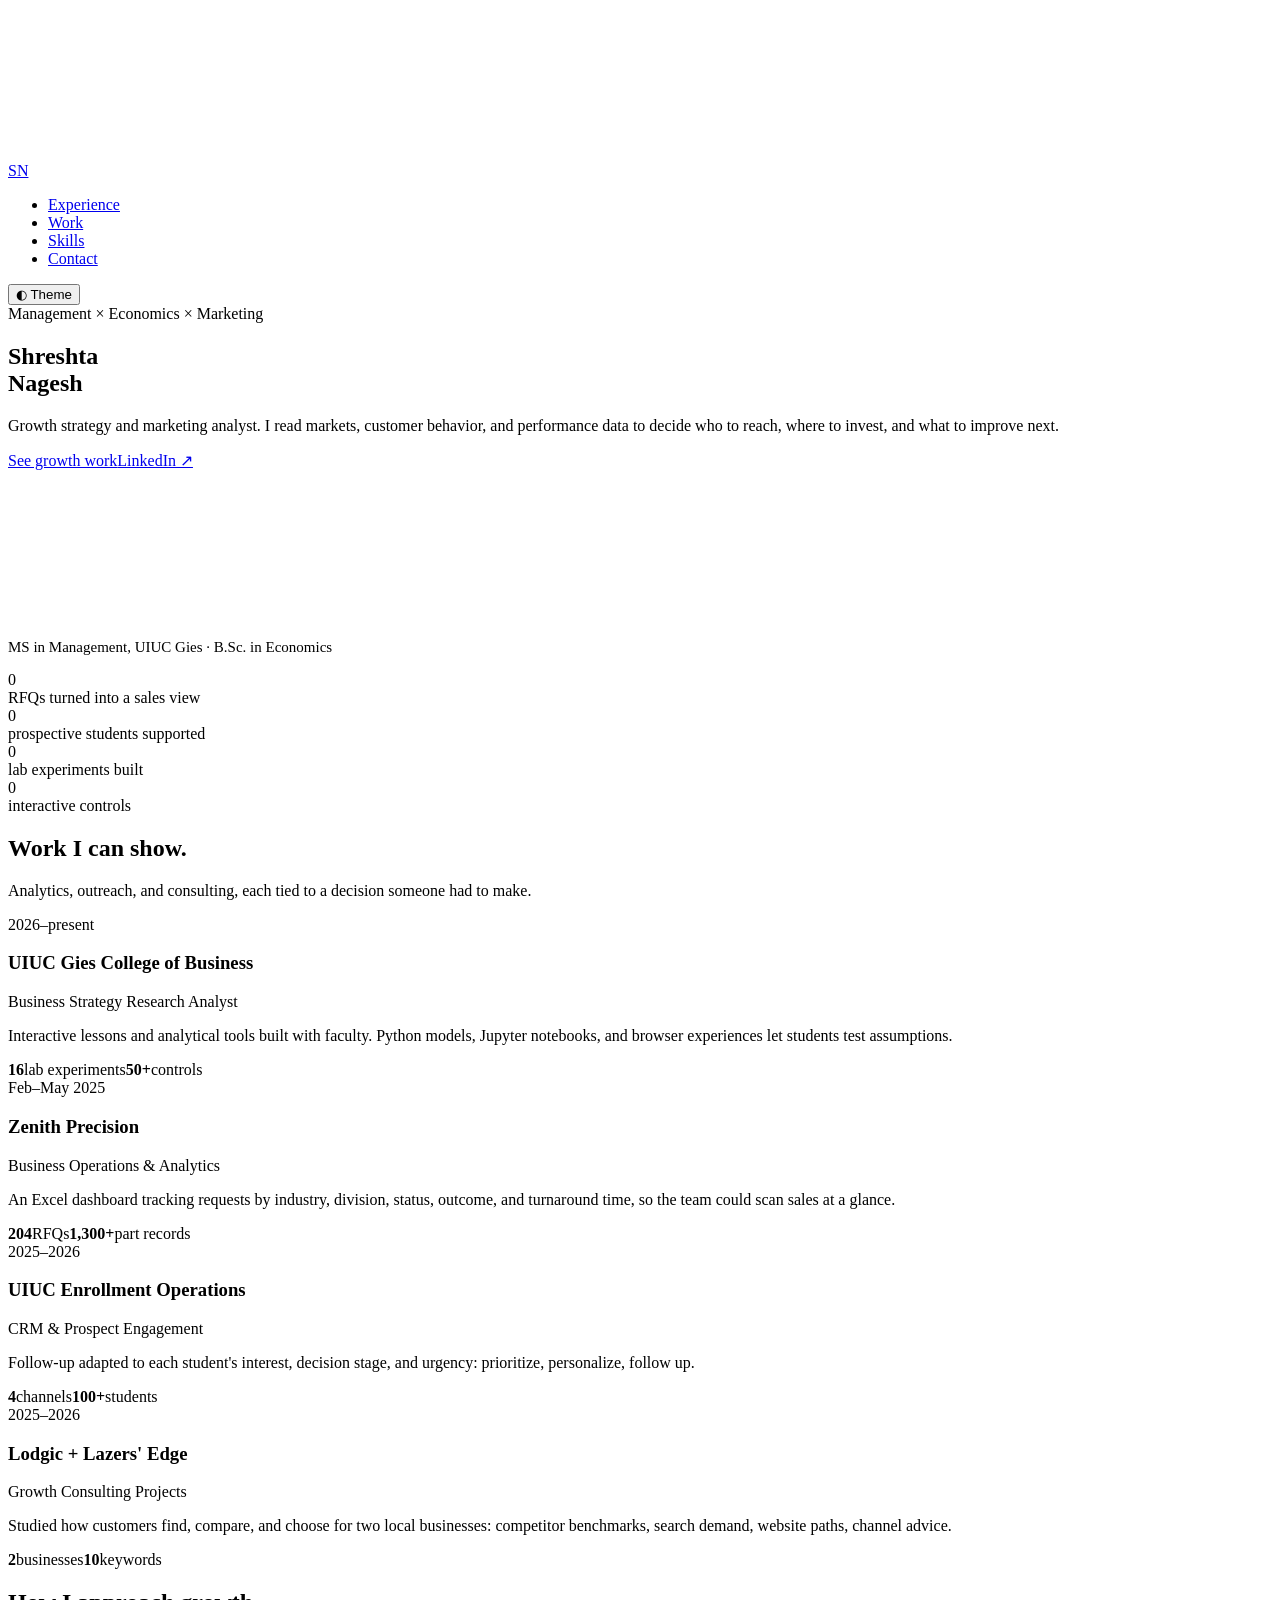
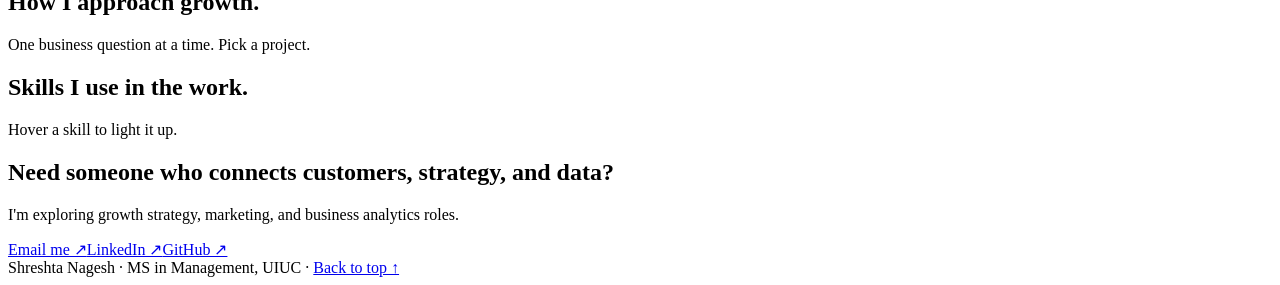
==== index.html @ 7b2e0f6e "Rename index (9).html to index.html" ====
<!DOCTYPE html>
<html lang="en">
<head>
<meta charset="utf-8">
<meta name="viewport" content="width=device-width, initial-scale=1, viewport-fit=cover">
<title>Shreshta Nagesh | Growth Strategy & Marketing</title>
<link rel="stylesheet" href="https://fonts.googleapis.com/css2?family=Space+Grotesk:wght@400;600;700&family=DM+Sans:wght@400;500&display=swap">
<link rel="stylesheet" href="css/styles.css">
<link rel="icon" href="favicon.svg" type="image/svg+xml">
<meta name="description" content="Shreshta Nagesh is a growth strategy and marketing analyst using customer research, channel analysis, and data to find practical growth opportunities.">
<meta property="og:title" content="Shreshta Nagesh | Growth Strategy & Marketing">
<meta property="og:type" content="website">
</head>
<body>
<canvas id="bg" aria-hidden="true"></canvas><div id="glow"></div>
<nav><a class="logo" href="#home">SN</a>
<ul><li><a href="#experience">Experience</a></li><li><a href="#work">Work</a></li><li><a href="#skills">Skills</a></li><li><a href="#contact">Contact</a></li></ul>
<button class="tg" id="tg" aria-label="Toggle theme">◐ Theme</button></nav>
<main>
<section class="hero" id="home">
<span class="tag"><i></i>Management × Economics × Marketing</span>
<h1>Shreshta<br>Nagesh</h1>
<p>Growth strategy and marketing analyst. I read markets, customer behavior, and performance data to decide who to reach, where to invest, and what to improve next.</p>
<div class="btns"><a class="btn p" href="#work">See growth work</a><a class="btn" href="https://linkedin.com/in/shreshtanag">LinkedIn ↗</a></div>
<canvas id="chart" aria-label="Animated growth chart that reacts to your cursor" role="img"></canvas>
<p style="font-size:15px">MS in Management, UIUC Gies · B.Sc. in Economics</p>
</section>

<section class="rv"><div class="stats">
<div class="card"><div class="num" data-n="204">0</div><div class="lbl">RFQs turned into a sales view</div></div>
<div class="card"><div class="num" data-n="100" data-s="+">0</div><div class="lbl">prospective students supported</div></div>
<div class="card"><div class="num" data-n="16">0</div><div class="lbl">lab experiments built</div></div>
<div class="card"><div class="num" data-n="50" data-s="+">0</div><div class="lbl">interactive controls</div></div>
</div></section>

<section id="experience"><h2 class="rv">Work I can show.</h2><p class="sub rv">Analytics, outreach, and consulting, each tied to a decision someone had to make.</p>
<div class="grid">
<article class="card rv"><span class="when">2026–present</span><h3>UIUC Gies College of Business</h3><div class="role">Business Strategy Research Analyst</div><p>Interactive lessons and analytical tools built with faculty. Python models, Jupyter notebooks, and browser experiences let students test assumptions.</p><div class="kp"><span><b>16</b>lab experiments</span><span><b>50+</b>controls</span></div></article>
<article class="card rv"><span class="when">Feb–May 2025</span><h3>Zenith Precision</h3><div class="role">Business Operations & Analytics</div><p>An Excel dashboard tracking requests by industry, division, status, outcome, and turnaround time, so the team could scan sales at a glance.</p><div class="kp"><span><b>204</b>RFQs</span><span><b>1,300+</b>part records</span></div></article>
<article class="card rv"><span class="when">2025–2026</span><h3>UIUC Enrollment Operations</h3><div class="role">CRM & Prospect Engagement</div><p>Follow-up adapted to each student's interest, decision stage, and urgency: prioritize, personalize, follow up.</p><div class="kp"><span><b>4</b>channels</span><span><b>100+</b>students</span></div></article>
<article class="card rv"><span class="when">2025–2026</span><h3>Lodgic + Lazers' Edge</h3><div class="role">Growth Consulting Projects</div><p>Studied how customers find, compare, and choose for two local businesses: competitor benchmarks, search demand, website paths, channel advice.</p><div class="kp"><span><b>2</b>businesses</span><span><b>10</b>keywords</span></div></article>
</div></section>

<section id="work"><h2 class="rv">How I approach growth.</h2><p class="sub rv">One business question at a time. Pick a project.</p>
<div class="tabs" role="tablist" id="tabs"></div>
<div class="card" id="panel" role="tabpanel"></div></section>

<section id="skills"><h2 class="rv">Skills I use in the work.</h2><p class="sub rv">Hover a skill to light it up.</p>
<div class="grid" id="sk"></div></section>

<section class="cta rv" id="contact"><h2>Need someone who connects customers, strategy, and data?</h2>
<p class="sub" style="margin-inline:auto">I'm exploring growth strategy, marketing, and business analytics roles.</p>
<div class="btns"><a class="btn p" href="mailto:shreshtanag09@gmail.com">Email me ↗</a><a class="btn" href="https://linkedin.com/in/shreshtanag">LinkedIn ↗</a><a class="btn" href="https://github.com/shreshta714-polaris">GitHub ↗</a></div></section>
</main>
<footer>Shreshta Nagesh · MS in Management, UIUC · <a href="#home">Back to top ↑</a></footer>

<script src="js/main.js"></script>
</body>
</html>
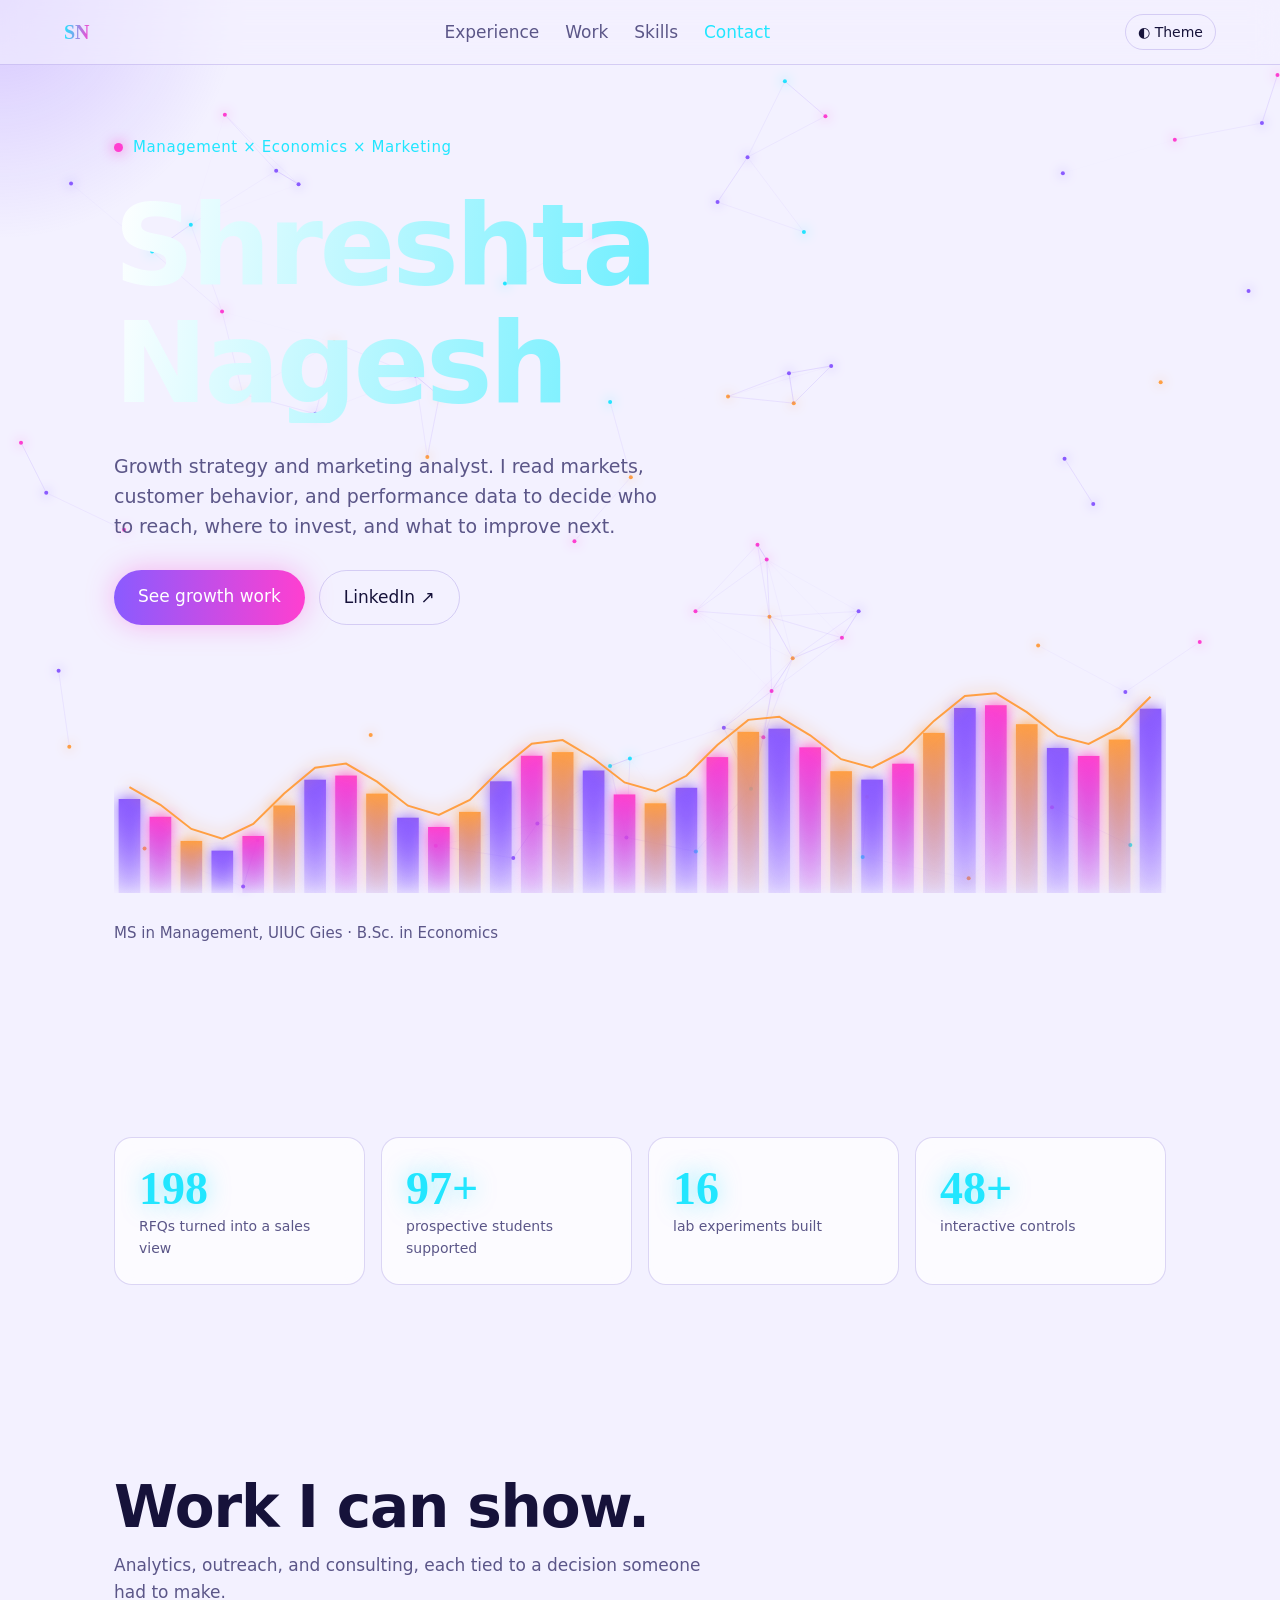
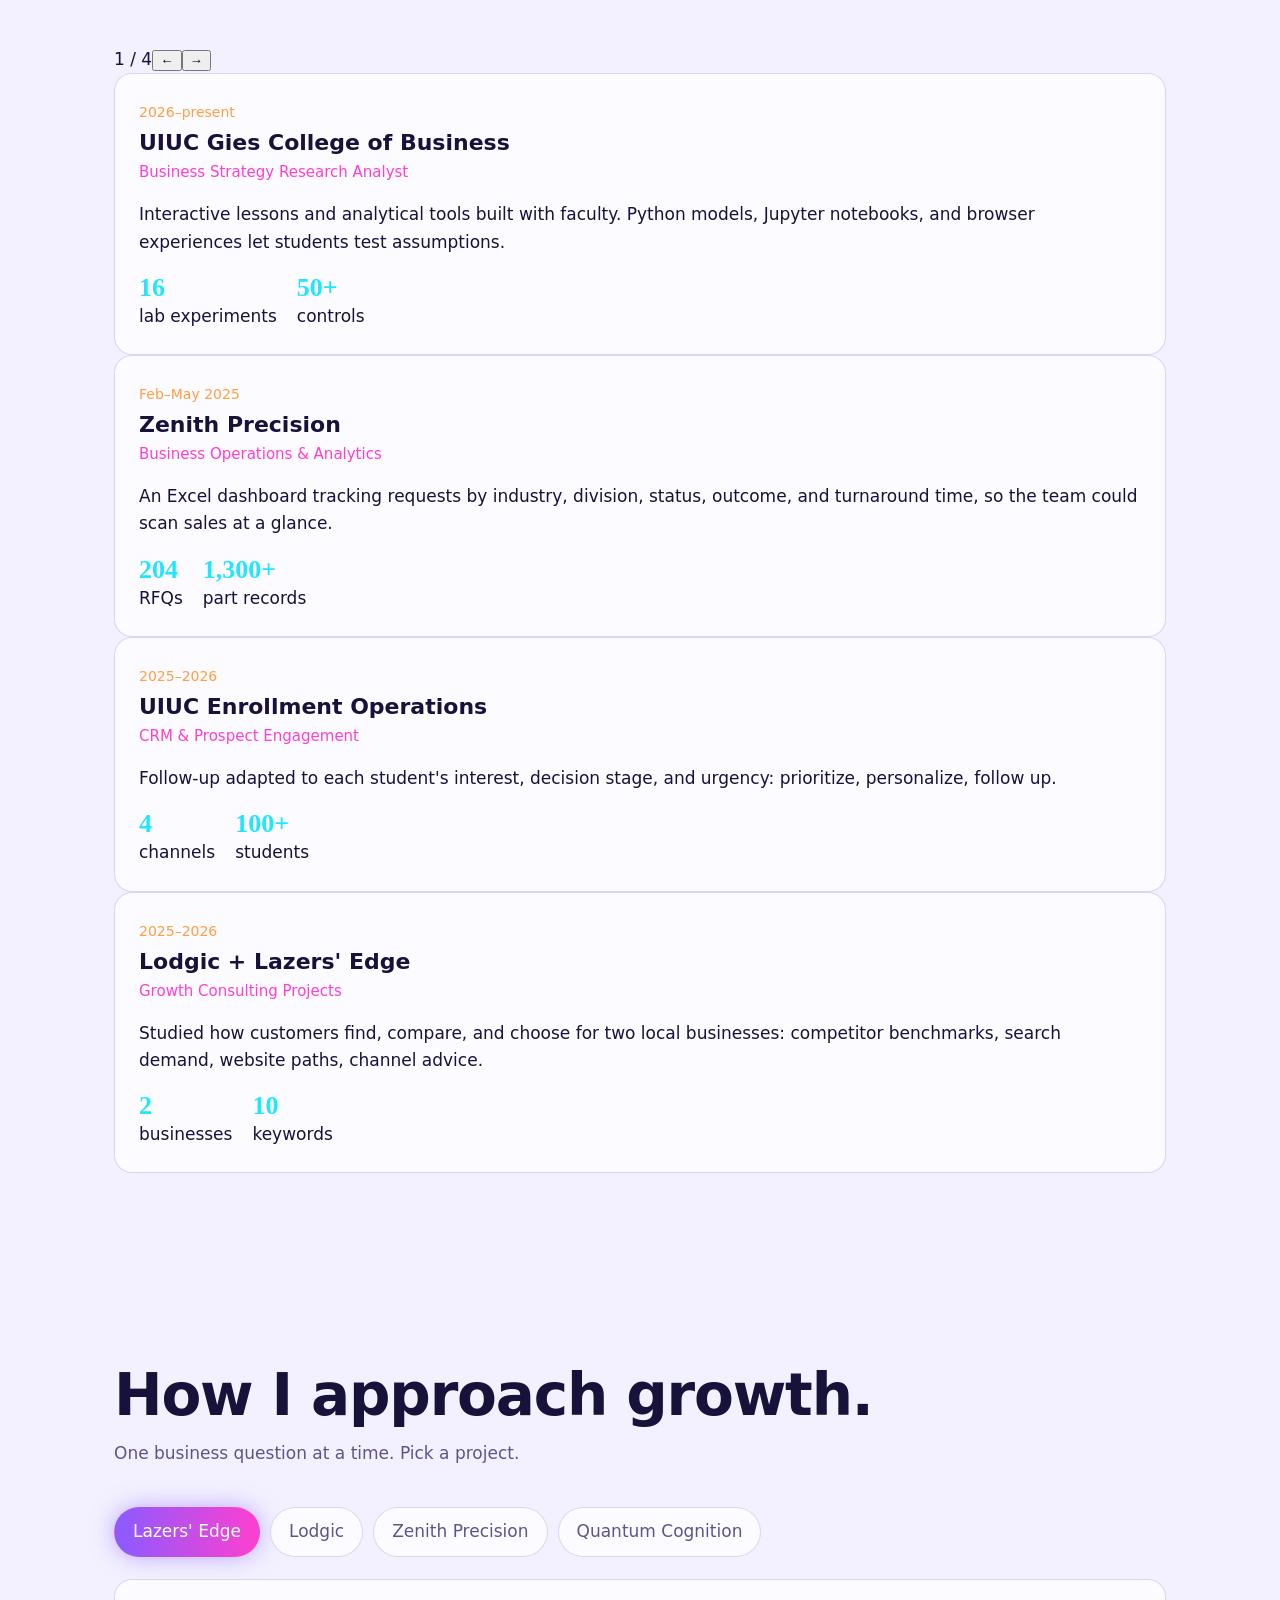
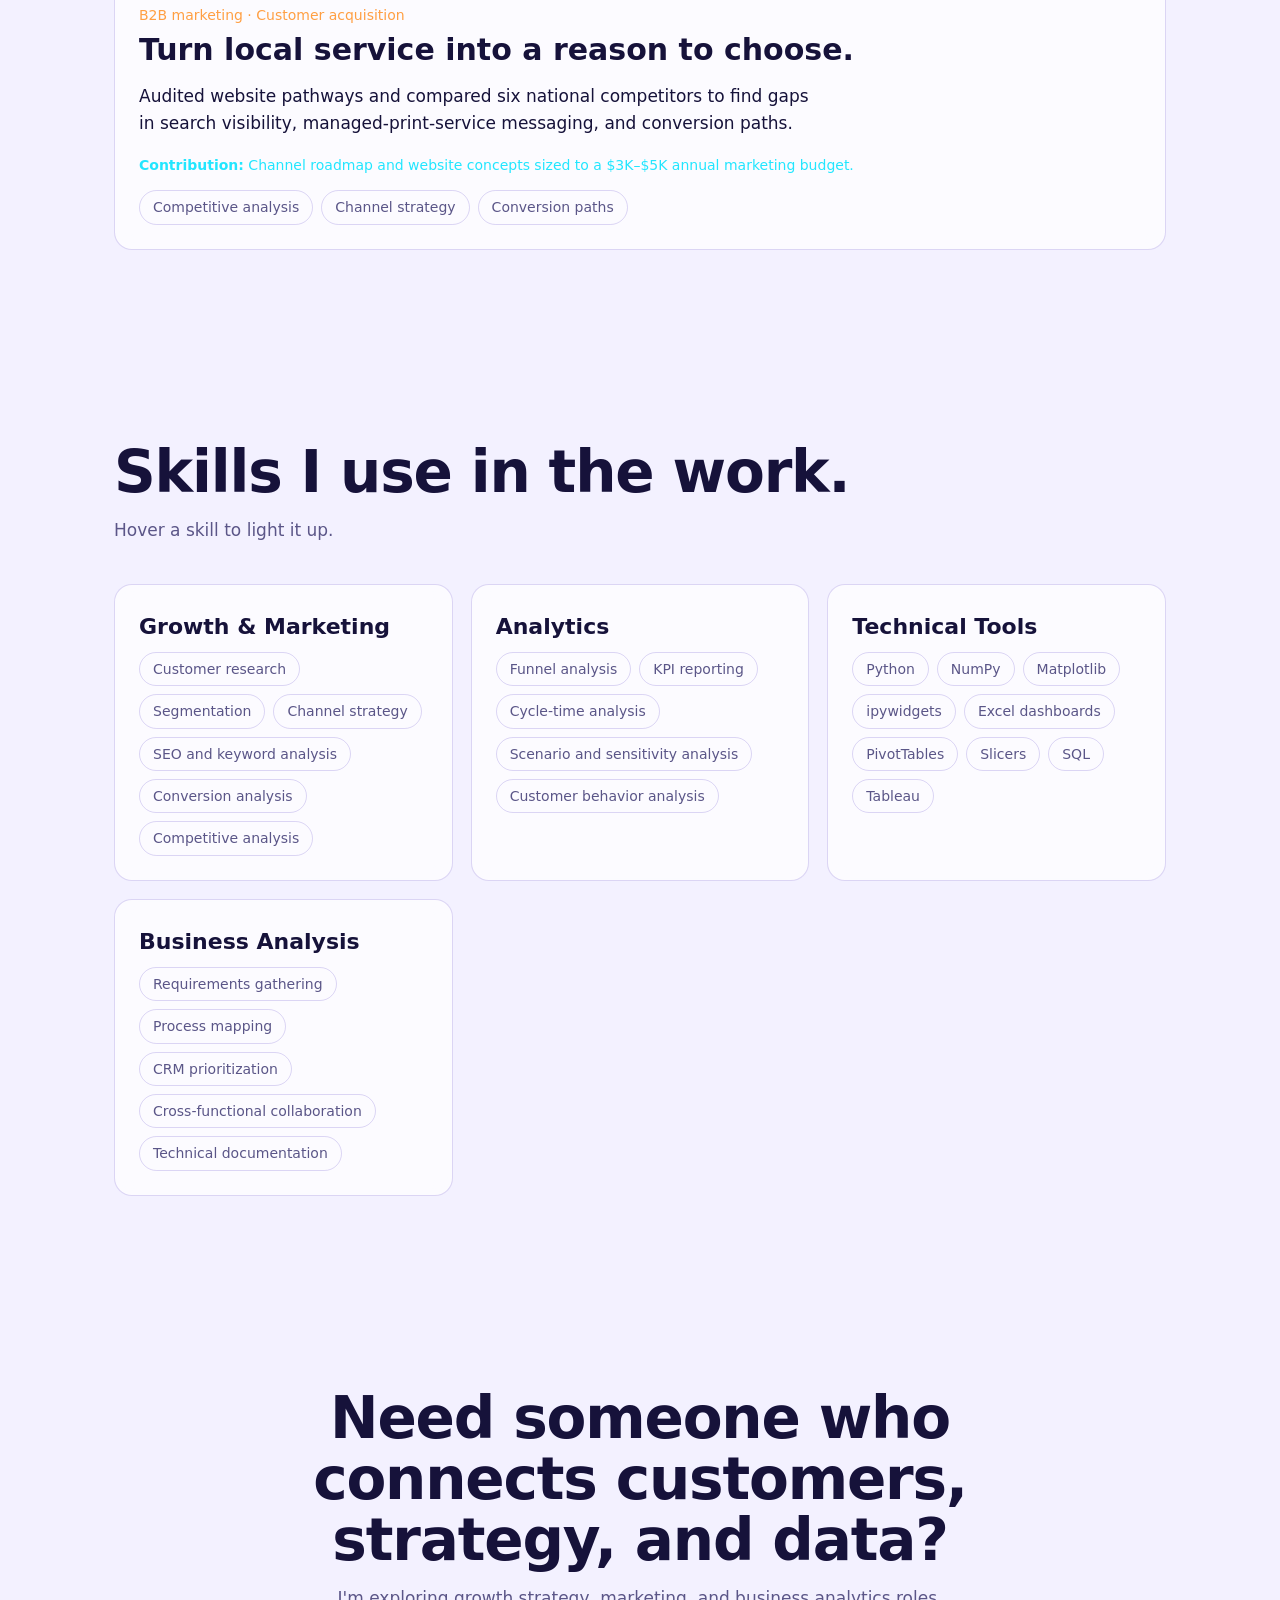
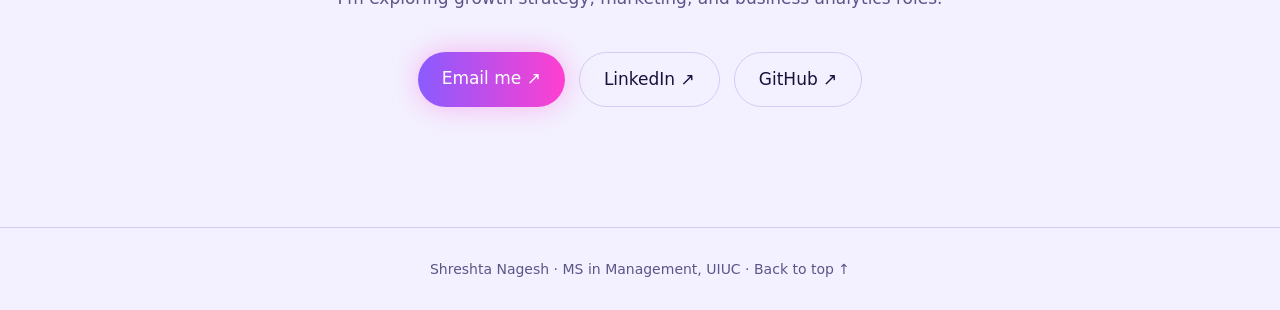
==== commit d71b066c: "Add files via upload" ====
--- a/index.html
+++ b/index.html
@@ -34,11 +34,12 @@
 </div></section>
 
 <section id="experience"><h2 class="rv">Work I can show.</h2><p class="sub rv">Analytics, outreach, and consulting, each tied to a decision someone had to make.</p>
-<div class="grid">
-<article class="card rv"><span class="when">2026–present</span><h3>UIUC Gies College of Business</h3><div class="role">Business Strategy Research Analyst</div><p>Interactive lessons and analytical tools built with faculty. Python models, Jupyter notebooks, and browser experiences let students test assumptions.</p><div class="kp"><span><b>16</b>lab experiments</span><span><b>50+</b>controls</span></div></article>
-<article class="card rv"><span class="when">Feb–May 2025</span><h3>Zenith Precision</h3><div class="role">Business Operations & Analytics</div><p>An Excel dashboard tracking requests by industry, division, status, outcome, and turnaround time, so the team could scan sales at a glance.</p><div class="kp"><span><b>204</b>RFQs</span><span><b>1,300+</b>part records</span></div></article>
-<article class="card rv"><span class="when">2025–2026</span><h3>UIUC Enrollment Operations</h3><div class="role">CRM & Prospect Engagement</div><p>Follow-up adapted to each student's interest, decision stage, and urgency: prioritize, personalize, follow up.</p><div class="kp"><span><b>4</b>channels</span><span><b>100+</b>students</span></div></article>
-<article class="card rv"><span class="when">2025–2026</span><h3>Lodgic + Lazers' Edge</h3><div class="role">Growth Consulting Projects</div><p>Studied how customers find, compare, and choose for two local businesses: competitor benchmarks, search demand, website paths, channel advice.</p><div class="kp"><span><b>2</b>businesses</span><span><b>10</b>keywords</span></div></article>
+<div class="ctrl"><span id="cn" aria-live="polite">1 / 4</span><button class="ar" id="pv" aria-label="Previous project">&larr;</button><button class="ar" id="nx" aria-label="Next project">&rarr;</button></div>
+<div class="track" id="tr" tabindex="0" aria-label="Experience">
+<article class="card"><span class="when">2026–present</span><h3>UIUC Gies College of Business</h3><div class="role">Business Strategy Research Analyst</div><p>Interactive lessons and analytical tools built with faculty. Python models, Jupyter notebooks, and browser experiences let students test assumptions.</p><div class="kp"><span><b>16</b>lab experiments</span><span><b>50+</b>controls</span></div></article>
+<article class="card"><span class="when">Feb–May 2025</span><h3>Zenith Precision</h3><div class="role">Business Operations & Analytics</div><p>An Excel dashboard tracking requests by industry, division, status, outcome, and turnaround time, so the team could scan sales at a glance.</p><div class="kp"><span><b>204</b>RFQs</span><span><b>1,300+</b>part records</span></div></article>
+<article class="card"><span class="when">2025–2026</span><h3>UIUC Enrollment Operations</h3><div class="role">CRM & Prospect Engagement</div><p>Follow-up adapted to each student's interest, decision stage, and urgency: prioritize, personalize, follow up.</p><div class="kp"><span><b>4</b>channels</span><span><b>100+</b>students</span></div></article>
+<article class="card"><span class="when">2025–2026</span><h3>Lodgic + Lazers' Edge</h3><div class="role">Growth Consulting Projects</div><p>Studied how customers find, compare, and choose for two local businesses: competitor benchmarks, search demand, website paths, channel advice.</p><div class="kp"><span><b>2</b>businesses</span><span><b>10</b>keywords</span></div></article>
 </div></section>
 
 <section id="work"><h2 class="rv">How I approach growth.</h2><p class="sub rv">One business question at a time. Pick a project.</p>
--- a/css/styles.css
+++ b/css/styles.css
@@ -0,0 +1,57 @@
+:root{--bg:#070714;--panel:rgba(20,18,50,.62);--line:rgba(160,140,255,.22);--text:#eceaff;--muted:#a19dc9;--cy:#22e6ff;--mg:#ff3fd0;--vi:#8a5bff;--or:#ff9f43;
+box-sizing:border-box;padding-top:env(safe-area-inset-top,0px);padding-bottom:env(safe-area-inset-bottom,0px)}
+:root:not([data-theme="dark"]){}
+@media (prefers-color-scheme:light){:root:not([data-theme="dark"]){--bg:#f3f1ff;--panel:rgba(255,255,255,.7);--line:rgba(90,60,200,.2);--text:#16123a;--muted:#5b5688}}
+:root[data-theme="light"]{--bg:#f3f1ff;--panel:rgba(255,255,255,.7);--line:rgba(90,60,200,.2);--text:#16123a;--muted:#5b5688}
+*{box-sizing:border-box}html{scroll-behavior:smooth;scroll-padding-top:80px}
+body{margin:0;background:var(--bg);color:var(--text);font:400 17px/1.6 "DM Sans",system-ui,sans-serif;overflow-x:hidden}
+h1,h2,h3{font-family:"Space Grotesk",system-ui,sans-serif;line-height:1.05;margin:0}
+a{color:inherit;text-decoration:none}
+a:focus-visible,button:focus-visible{outline:2px solid var(--cy);outline-offset:3px}
+#bg{position:fixed;inset:0;width:100%;height:100%;z-index:0;pointer-events:none}
+#glow{position:fixed;width:520px;height:520px;left:0;top:0;border-radius:50%;pointer-events:none;z-index:0;background:radial-gradient(circle,rgba(138,91,255,.28),transparent 65%);transform:translate(-50%,-50%);transition:opacity .3s}
+main,nav,footer{position:relative;z-index:1}
+nav{position:sticky;top:env(safe-area-inset-top,0px);display:flex;justify-content:space-between;align-items:center;padding:14px 5vw;backdrop-filter:blur(14px);background:color-mix(in srgb,var(--bg) 60%,transparent);border-bottom:1px solid var(--line);z-index:5}
+.logo{font:700 20px "Space Grotesk";background:linear-gradient(90deg,var(--cy),var(--mg));-webkit-background-clip:text;background-clip:text;color:transparent}
+nav ul{display:flex;gap:26px;list-style:none;margin:0;padding:0}
+nav ul a{color:var(--muted);transition:color .2s}nav ul a:hover,nav ul a.on{color:var(--cy)}
+.tg{background:none;border:1px solid var(--line);color:var(--text);border-radius:99px;padding:6px 12px;cursor:pointer;font:inherit;font-size:14px}
+@media(max-width:640px){nav ul{display:none}}
+section{padding:96px 5vw;max-width:1180px;margin:auto}
+.hero{min-height:88vh;display:grid;align-content:center;gap:28px;padding-top:70px}
+.tag{color:var(--cy);font-size:15px;letter-spacing:.04em;display:inline-flex;gap:10px;align-items:center}
+.tag i{width:9px;height:9px;border-radius:50%;background:var(--mg);box-shadow:0 0 14px var(--mg);animation:pulse 1.6s infinite}
+@keyframes pulse{50%{transform:scale(1.7);opacity:.5}}
+h1{font-size:clamp(46px,9vw,112px);letter-spacing:-.03em;background:linear-gradient(100deg,#fff 0%,var(--cy) 40%,var(--mg) 75%,var(--or));background-size:200% 100%;-webkit-background-clip:text;background-clip:text;color:transparent;animation:sh 8s linear infinite}
+@keyframes sh{to{background-position:-200% 0}}
+.hero p{max-width:560px;color:var(--muted);font-size:19px;margin:0}
+.btns{display:flex;flex-wrap:wrap;gap:14px}
+.btn{padding:13px 24px;border-radius:99px;border:1px solid var(--line);font-weight:500;transition:transform .2s,box-shadow .2s;display:inline-block}
+.btn.p{background:linear-gradient(90deg,var(--vi),var(--mg));border:0;color:#fff;box-shadow:0 0 28px rgba(255,63,208,.35)}
+.btn:hover{transform:translateY(-3px);box-shadow:0 0 34px rgba(34,230,255,.4)}
+#chart{width:100%;height:230px;display:block;margin-top:10px}
+.stats{display:grid;grid-template-columns:repeat(auto-fit,minmax(150px,1fr));gap:16px}
+.card{background:var(--panel);border:1px solid var(--line);border-radius:18px;padding:24px;backdrop-filter:blur(10px);transition:transform .15s ease-out,border-color .3s,box-shadow .3s;transform-style:preserve-3d;position:relative;overflow:hidden}
+.card:hover{border-color:var(--cy);box-shadow:0 0 34px rgba(34,230,255,.18)}
+.card::after{content:"";position:absolute;inset:0;background:radial-gradient(240px circle at var(--x,50%) var(--y,0%),rgba(255,63,208,.16),transparent 70%);opacity:0;transition:opacity .3s;pointer-events:none}
+.card:hover::after{opacity:1}
+.num{font:700 clamp(32px,5vw,46px) "Space Grotesk";color:var(--cy);text-shadow:0 0 22px rgba(34,230,255,.5)}
+.lbl{color:var(--muted);font-size:14px}
+h2{font-size:clamp(32px,5vw,58px);letter-spacing:-.02em;margin-bottom:14px}
+.sub{color:var(--muted);max-width:620px;margin:0 0 40px}
+.grid{display:grid;grid-template-columns:repeat(auto-fit,minmax(260px,1fr));gap:18px}
+.card h3{font-size:22px;margin:6px 0}.when{color:var(--or);font-size:14px}.role{color:var(--mg);font-size:15px;margin-bottom:8px}
+.kp{display:flex;gap:20px;margin-top:16px}.kp b{display:block;font:700 26px "Space Grotesk";color:var(--cy)}
+.tabs{display:flex;flex-wrap:wrap;gap:10px;margin-bottom:22px}
+.tabs button{background:var(--panel);border:1px solid var(--line);color:var(--muted);padding:10px 18px;border-radius:99px;cursor:pointer;font:inherit;transition:.25s}
+.tabs button[aria-selected=true]{color:#fff;background:linear-gradient(90deg,var(--vi),var(--mg));border-color:transparent;box-shadow:0 0 22px rgba(138,91,255,.5)}
+#panel{min-height:230px;animation:in .45s ease}
+@keyframes in{from{opacity:0;transform:translateX(24px)}}
+.chips{display:flex;flex-wrap:wrap;gap:8px;margin-top:14px}
+.chip{border:1px solid var(--line);border-radius:99px;padding:5px 13px;font-size:14px;color:var(--muted);transition:.2s;cursor:default}
+.chip:hover{color:#fff;border-color:var(--mg);background:rgba(255,63,208,.18);transform:translateY(-2px)}
+.card .ch{color:var(--cy);font-size:14px}
+.cta{text-align:center;padding-bottom:120px}.cta h2{margin-inline:auto;max-width:800px}.cta .btns{justify-content:center}
+footer{text-align:center;color:var(--muted);padding:30px;border-top:1px solid var(--line);font-size:14px}
+.rv{opacity:0;transform:translateY(30px);transition:opacity .8s,transform .8s}.rv.on{opacity:1;transform:none}
+@media(prefers-reduced-motion:reduce){*{animation:none!important;transition:none!important}.rv{opacity:1;transform:none}}
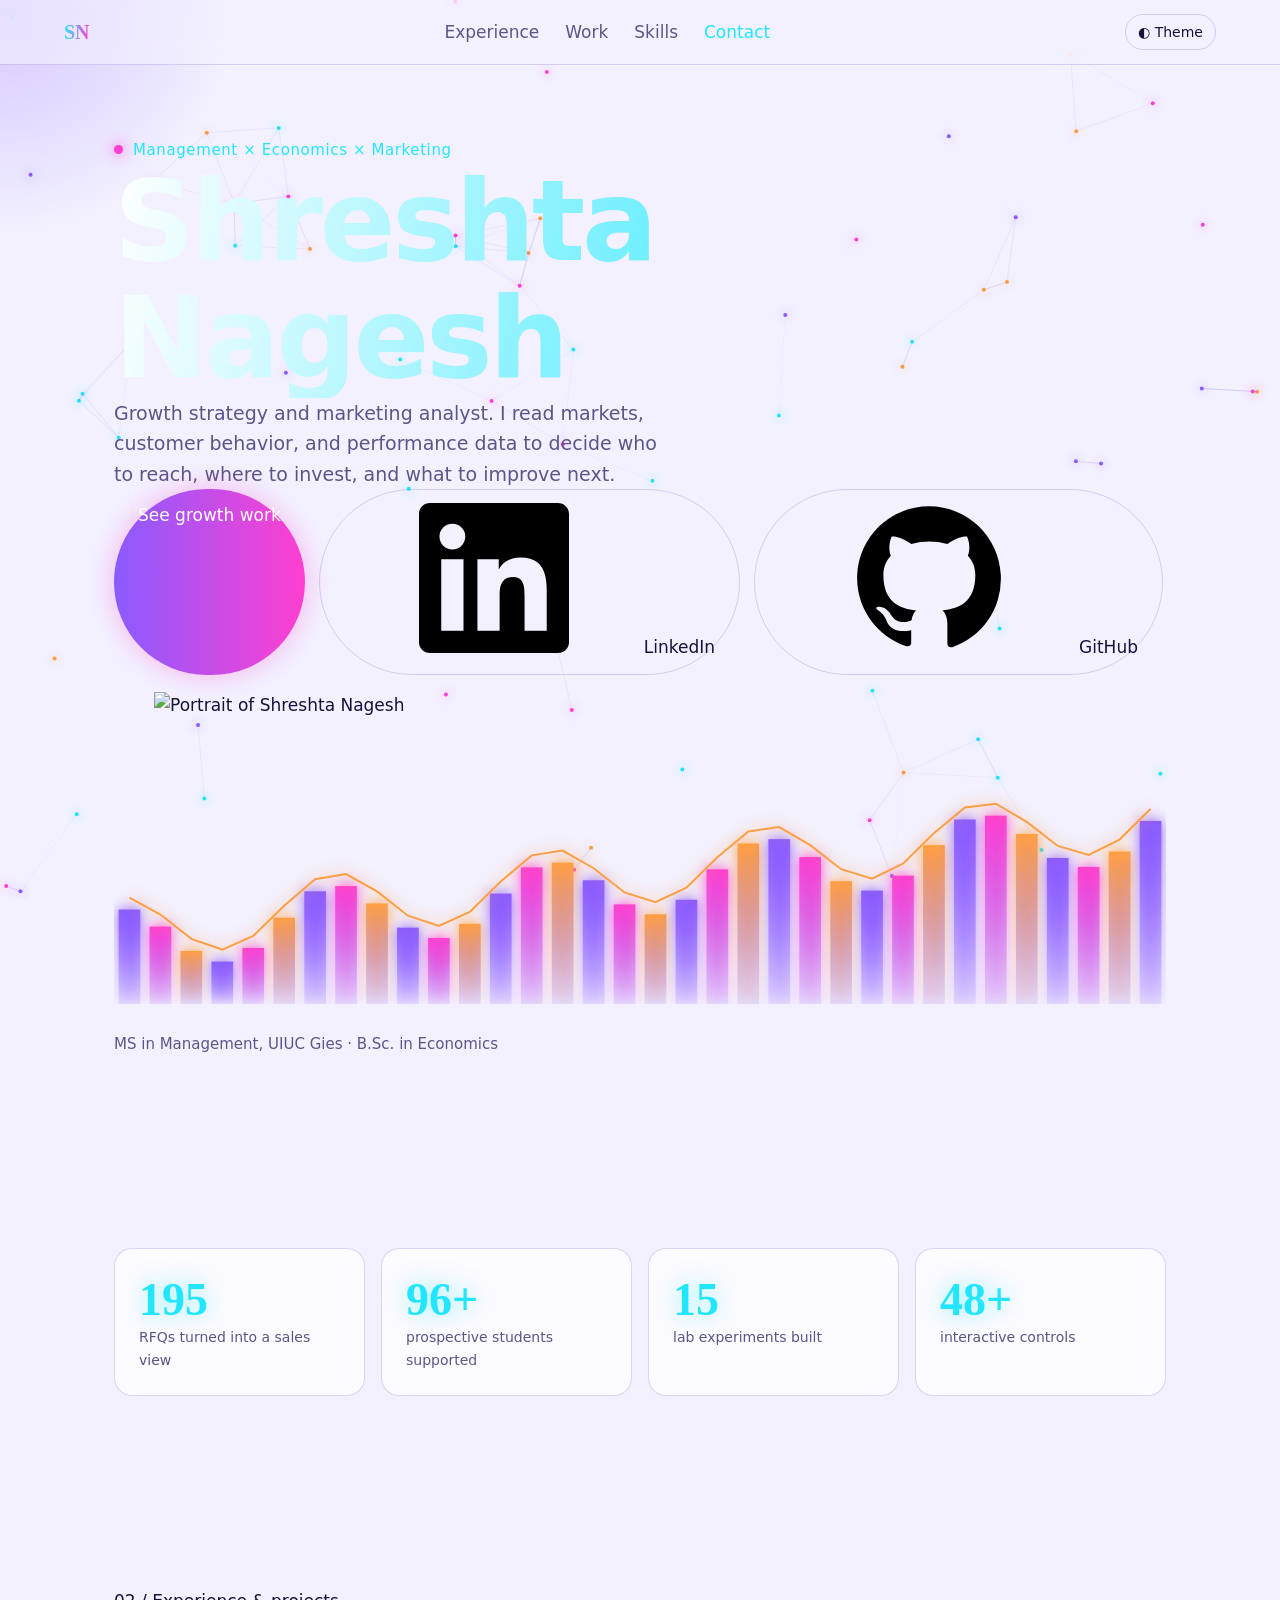
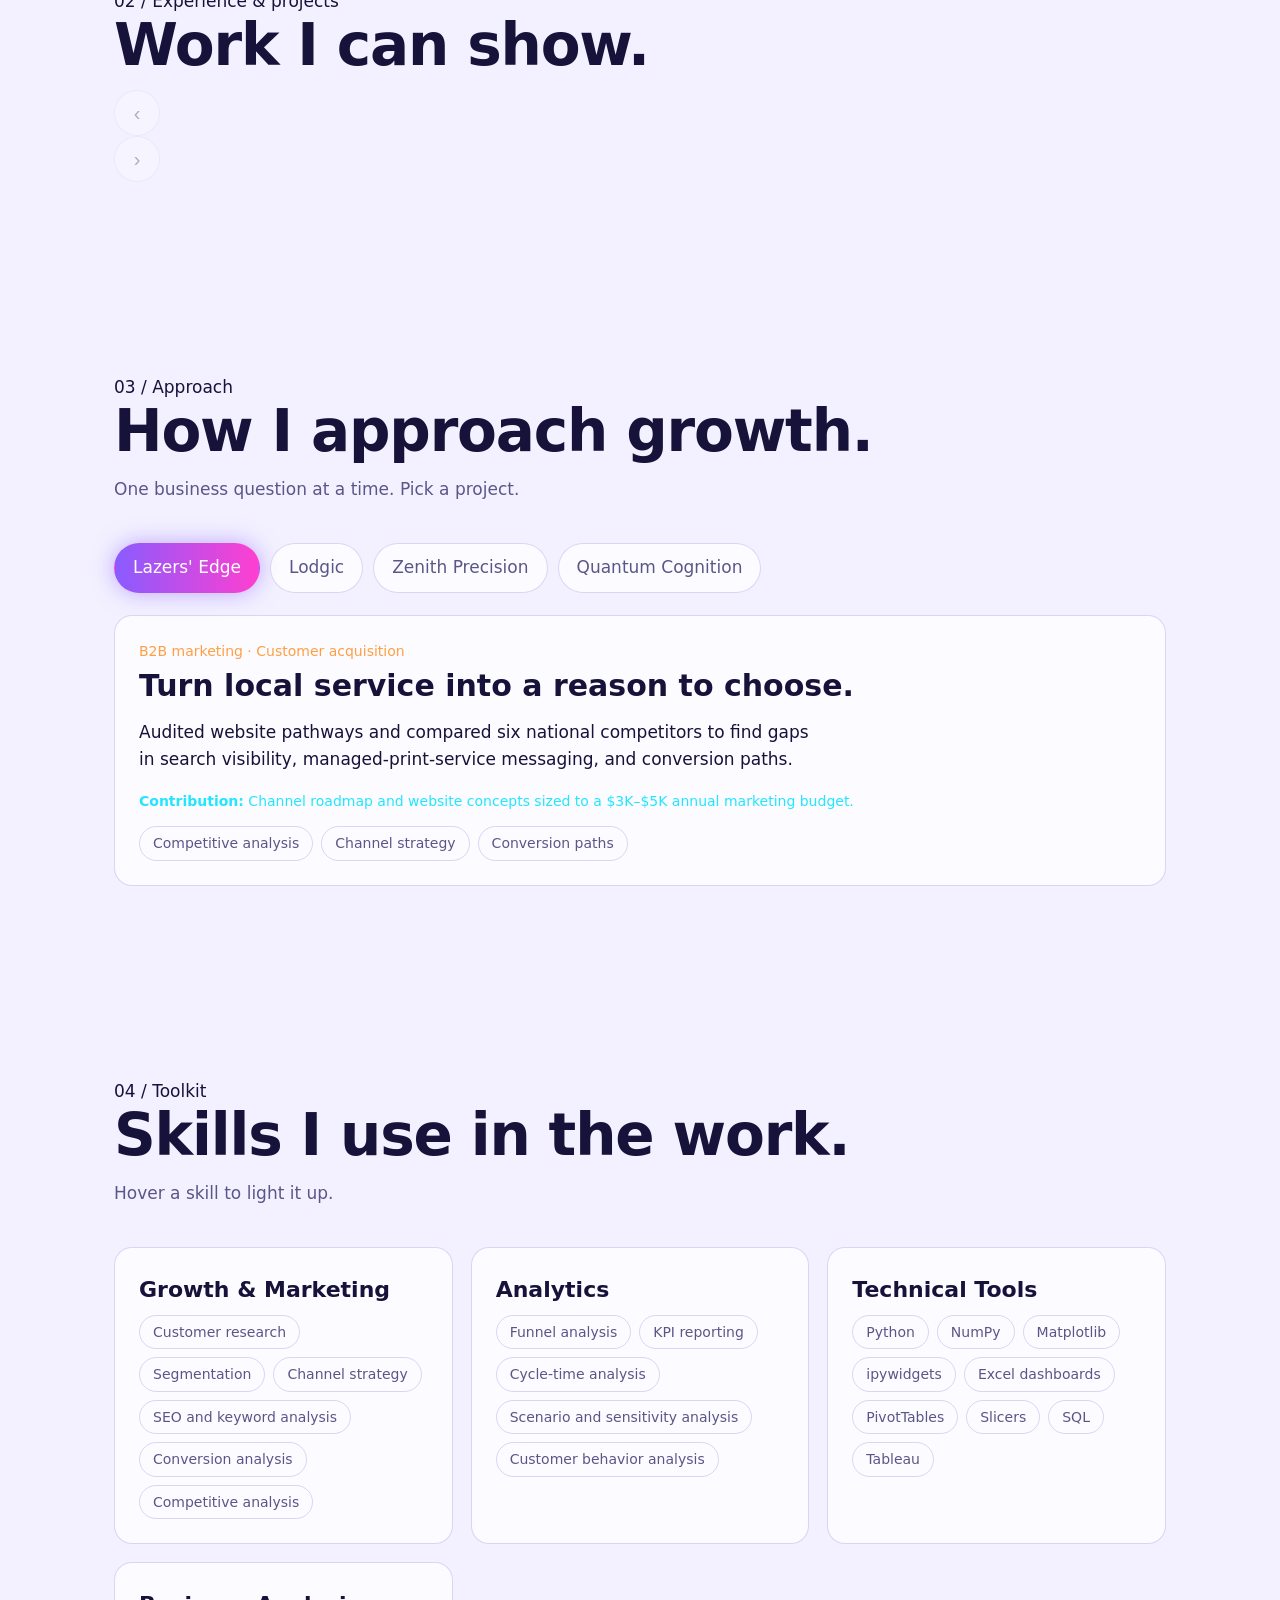
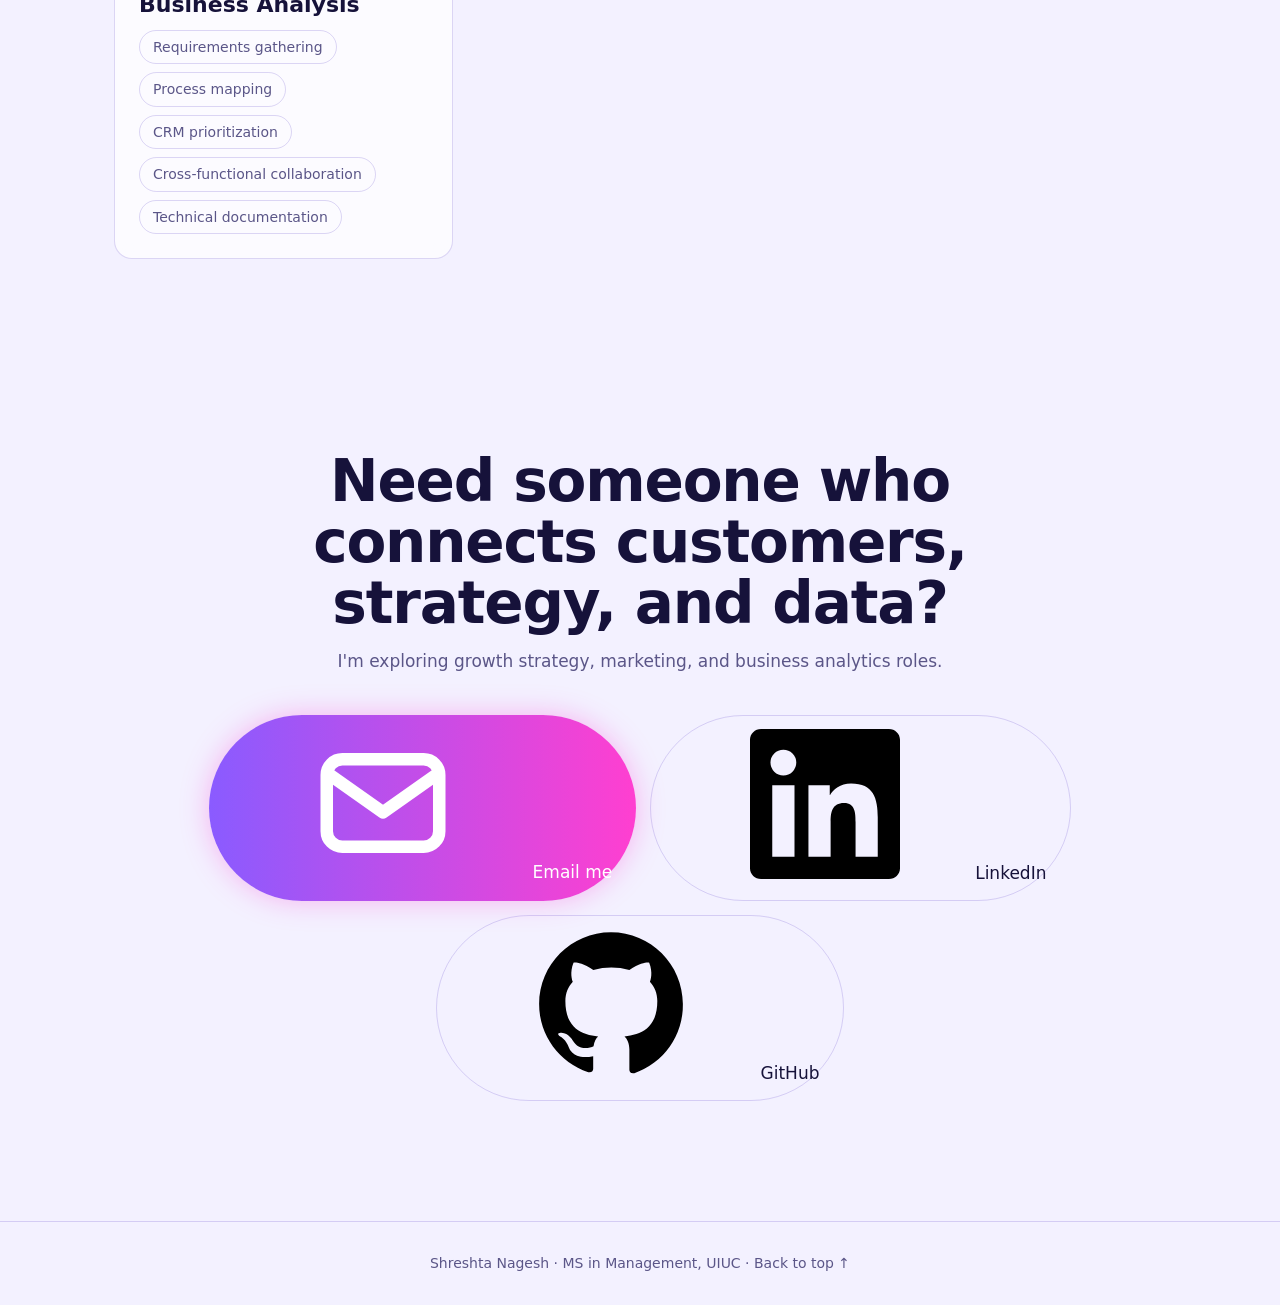
==== commit dd63a345: "Add files via upload" ====
--- a/index.html
+++ b/index.html
@@ -12,16 +12,20 @@
 <meta property="og:type" content="website">
 </head>
 <body>
+<svg width="0" height="0" style="position:absolute" aria-hidden="true"><symbol id="i-gh" viewBox="0 0 24 24"><path d="M12 .5C5.65.5.5 5.65.5 12c0 5.08 3.29 9.39 7.86 10.91.58.1.79-.25.79-.56v-2c-3.2.7-3.87-1.36-3.87-1.36-.52-1.33-1.28-1.69-1.28-1.69-1.05-.71.08-.7.08-.7 1.16.08 1.77 1.19 1.77 1.19 1.03 1.77 2.7 1.26 3.36.96.1-.75.4-1.26.73-1.55-2.55-.29-5.24-1.28-5.24-5.68 0-1.25.45-2.28 1.19-3.08-.12-.29-.52-1.46.11-3.05 0 0 .97-.31 3.17 1.18a11 11 0 0 1 5.77 0c2.2-1.49 3.17-1.18 3.17-1.18.63 1.59.23 2.76.11 3.05.74.8 1.19 1.83 1.19 3.08 0 4.41-2.69 5.38-5.25 5.67.41.36.78 1.06.78 2.14v3.17c0 .31.21.67.8.56A11.51 11.51 0 0 0 23.5 12C23.5 5.65 18.35.5 12 .5Z"/></symbol><symbol id="i-li" viewBox="0 0 24 24"><path d="M20.45 20.45h-3.56v-5.57c0-1.33-.03-3.04-1.85-3.04-1.86 0-2.14 1.45-2.14 2.94v5.67H9.35V9h3.41v1.56h.05c.47-.9 1.63-1.85 3.36-1.85 3.6 0 4.27 2.37 4.27 5.46v6.28ZM5.34 7.43a2.06 2.06 0 1 1 0-4.13 2.06 2.06 0 0 1 0 4.13ZM7.12 20.45H3.56V9h3.56v11.45ZM22.22 0H1.77C.79 0 0 .77 0 1.73v20.54C0 23.23.79 24 1.77 24h20.45c.98 0 1.78-.77 1.78-1.73V1.73C24 .77 23.2 0 22.22 0Z"/></symbol><symbol id="i-mail" viewBox="0 0 24 24"><rect x="3" y="5" width="18" height="14" rx="2.5" fill="none" stroke="currentColor" stroke-width="2"/><path d="m3.5 7.5 8.5 6 8.5-6" fill="none" stroke="currentColor" stroke-width="2" stroke-linecap="round" stroke-linejoin="round"/></symbol></svg>
 <canvas id="bg" aria-hidden="true"></canvas><div id="glow"></div>
 <nav><a class="logo" href="#home">SN</a>
 <ul><li><a href="#experience">Experience</a></li><li><a href="#work">Work</a></li><li><a href="#skills">Skills</a></li><li><a href="#contact">Contact</a></li></ul>
 <button class="tg" id="tg" aria-label="Toggle theme">◐ Theme</button></nav>
 <main>
 <section class="hero" id="home">
+<div class="htop"><div class="copy">
 <span class="tag"><i></i>Management × Economics × Marketing</span>
 <h1>Shreshta<br>Nagesh</h1>
 <p>Growth strategy and marketing analyst. I read markets, customer behavior, and performance data to decide who to reach, where to invest, and what to improve next.</p>
-<div class="btns"><a class="btn p" href="#work">See growth work</a><a class="btn" href="https://linkedin.com/in/shreshtanag">LinkedIn ↗</a></div>
+<div class="btns"><a class="btn p" href="#work">See growth work</a><a class="btn" href="https://linkedin.com/in/shreshtanag"><svg class="ic"><use href="#i-li"/></svg>LinkedIn</a><a class="btn" href="https://github.com/shreshta714-polaris"><svg class="ic"><use href="#i-gh"/></svg>GitHub</a></div>
+</div>
+<figure class="photo" id="ph"><span class="orbit"></span><span class="orbit o2"></span><span class="ring"></span><img src="assets/images/profile.jpg" alt="Portrait of Shreshta Nagesh" width="600" height="600"></figure></div>
 <canvas id="chart" aria-label="Animated growth chart that reacts to your cursor" role="img"></canvas>
 <p style="font-size:15px">MS in Management, UIUC Gies · B.Sc. in Economics</p>
 </section>
@@ -33,25 +37,23 @@
 <div class="card"><div class="num" data-n="50" data-s="+">0</div><div class="lbl">interactive controls</div></div>
 </div></section>
 
-<section id="experience"><h2 class="rv">Work I can show.</h2><p class="sub rv">Analytics, outreach, and consulting, each tied to a decision someone had to make.</p>
-<div class="ctrl"><span id="cn" aria-live="polite">1 / 4</span><button class="ar" id="pv" aria-label="Previous project">&larr;</button><button class="ar" id="nx" aria-label="Next project">&rarr;</button></div>
-<div class="track" id="tr" tabindex="0" aria-label="Experience">
-<article class="card"><span class="when">2026–present</span><h3>UIUC Gies College of Business</h3><div class="role">Business Strategy Research Analyst</div><p>Interactive lessons and analytical tools built with faculty. Python models, Jupyter notebooks, and browser experiences let students test assumptions.</p><div class="kp"><span><b>16</b>lab experiments</span><span><b>50+</b>controls</span></div></article>
-<article class="card"><span class="when">Feb–May 2025</span><h3>Zenith Precision</h3><div class="role">Business Operations & Analytics</div><p>An Excel dashboard tracking requests by industry, division, status, outcome, and turnaround time, so the team could scan sales at a glance.</p><div class="kp"><span><b>204</b>RFQs</span><span><b>1,300+</b>part records</span></div></article>
-<article class="card"><span class="when">2025–2026</span><h3>UIUC Enrollment Operations</h3><div class="role">CRM & Prospect Engagement</div><p>Follow-up adapted to each student's interest, decision stage, and urgency: prioritize, personalize, follow up.</p><div class="kp"><span><b>4</b>channels</span><span><b>100+</b>students</span></div></article>
-<article class="card"><span class="when">2025–2026</span><h3>Lodgic + Lazers' Edge</h3><div class="role">Growth Consulting Projects</div><p>Studied how customers find, compare, and choose for two local businesses: competitor benchmarks, search demand, website paths, channel advice.</p><div class="kp"><span><b>2</b>businesses</span><span><b>10</b>keywords</span></div></article>
-</div></section>
+<section id="experience"><span class="eyebrow rv">02 / Experience & projects</span><h2 class="rv">Work I can show.</h2>
+<div class="slider rv" role="group" aria-roledescription="carousel" aria-label="Work">
+<button class="ar" id="pv" aria-label="Previous">&#8249;</button>
+<div class="viewport"><div class="strip" id="tr"></div></div>
+<button class="ar" id="nx" aria-label="Next">&#8250;</button></div>
+<div class="dots" id="dots"></div></section>
 
-<section id="work"><h2 class="rv">How I approach growth.</h2><p class="sub rv">One business question at a time. Pick a project.</p>
+<section id="work"><span class="eyebrow rv">03 / Approach</span><h2 class="rv">How I approach growth.</h2><p class="sub rv">One business question at a time. Pick a project.</p>
 <div class="tabs" role="tablist" id="tabs"></div>
 <div class="card" id="panel" role="tabpanel"></div></section>
 
-<section id="skills"><h2 class="rv">Skills I use in the work.</h2><p class="sub rv">Hover a skill to light it up.</p>
+<section id="skills"><span class="eyebrow rv">04 / Toolkit</span><h2 class="rv">Skills I use in the work.</h2><p class="sub rv">Hover a skill to light it up.</p>
 <div class="grid" id="sk"></div></section>
 
 <section class="cta rv" id="contact"><h2>Need someone who connects customers, strategy, and data?</h2>
 <p class="sub" style="margin-inline:auto">I'm exploring growth strategy, marketing, and business analytics roles.</p>
-<div class="btns"><a class="btn p" href="mailto:shreshtanag09@gmail.com">Email me ↗</a><a class="btn" href="https://linkedin.com/in/shreshtanag">LinkedIn ↗</a><a class="btn" href="https://github.com/shreshta714-polaris">GitHub ↗</a></div></section>
+<div class="btns"><a class="btn p" href="mailto:shreshtanag09@gmail.com"><svg class="ic"><use href="#i-mail"/></svg>Email me</a><a class="btn" href="https://linkedin.com/in/shreshtanag"><svg class="ic"><use href="#i-li"/></svg>LinkedIn</a><a class="btn" href="https://github.com/shreshta714-polaris"><svg class="ic"><use href="#i-gh"/></svg>GitHub</a></div></section>
 </main>
 <footer>Shreshta Nagesh · MS in Management, UIUC · <a href="#home">Back to top ↑</a></footer>
 
--- a/css/styles.css
+++ b/css/styles.css
@@ -55,3 +55,11 @@
 footer{text-align:center;color:var(--muted);padding:30px;border-top:1px solid var(--line);font-size:14px}
 .rv{opacity:0;transform:translateY(30px);transition:opacity .8s,transform .8s}.rv.on{opacity:1;transform:none}
 @media(prefers-reduced-motion:reduce){*{animation:none!important;transition:none!important}.rv{opacity:1;transform:none}}
+
+.ctrl{display:flex;justify-content:flex-end;align-items:center;gap:10px;margin:-20px 0 14px;color:var(--muted);font-size:15px}
+.ar{width:46px;height:46px;border-radius:50%;border:1px solid var(--line);background:var(--panel);color:var(--text);font-size:20px;cursor:pointer;transition:.25s}
+.ar:hover:not(:disabled){border-color:var(--cy);color:var(--cy);box-shadow:0 0 22px rgba(34,230,255,.4);transform:scale(1.08)}
+.ar:disabled{opacity:.3;cursor:default}
+.track{display:flex;gap:18px;overflow-x:auto;scroll-snap-type:x mandatory;padding:14px 4px 22px;scrollbar-width:none;-webkit-overflow-scrolling:touch}
+.track::-webkit-scrollbar{display:none}
+.track .card{flex:0 0 min(340px,84%);scroll-snap-align:start}
